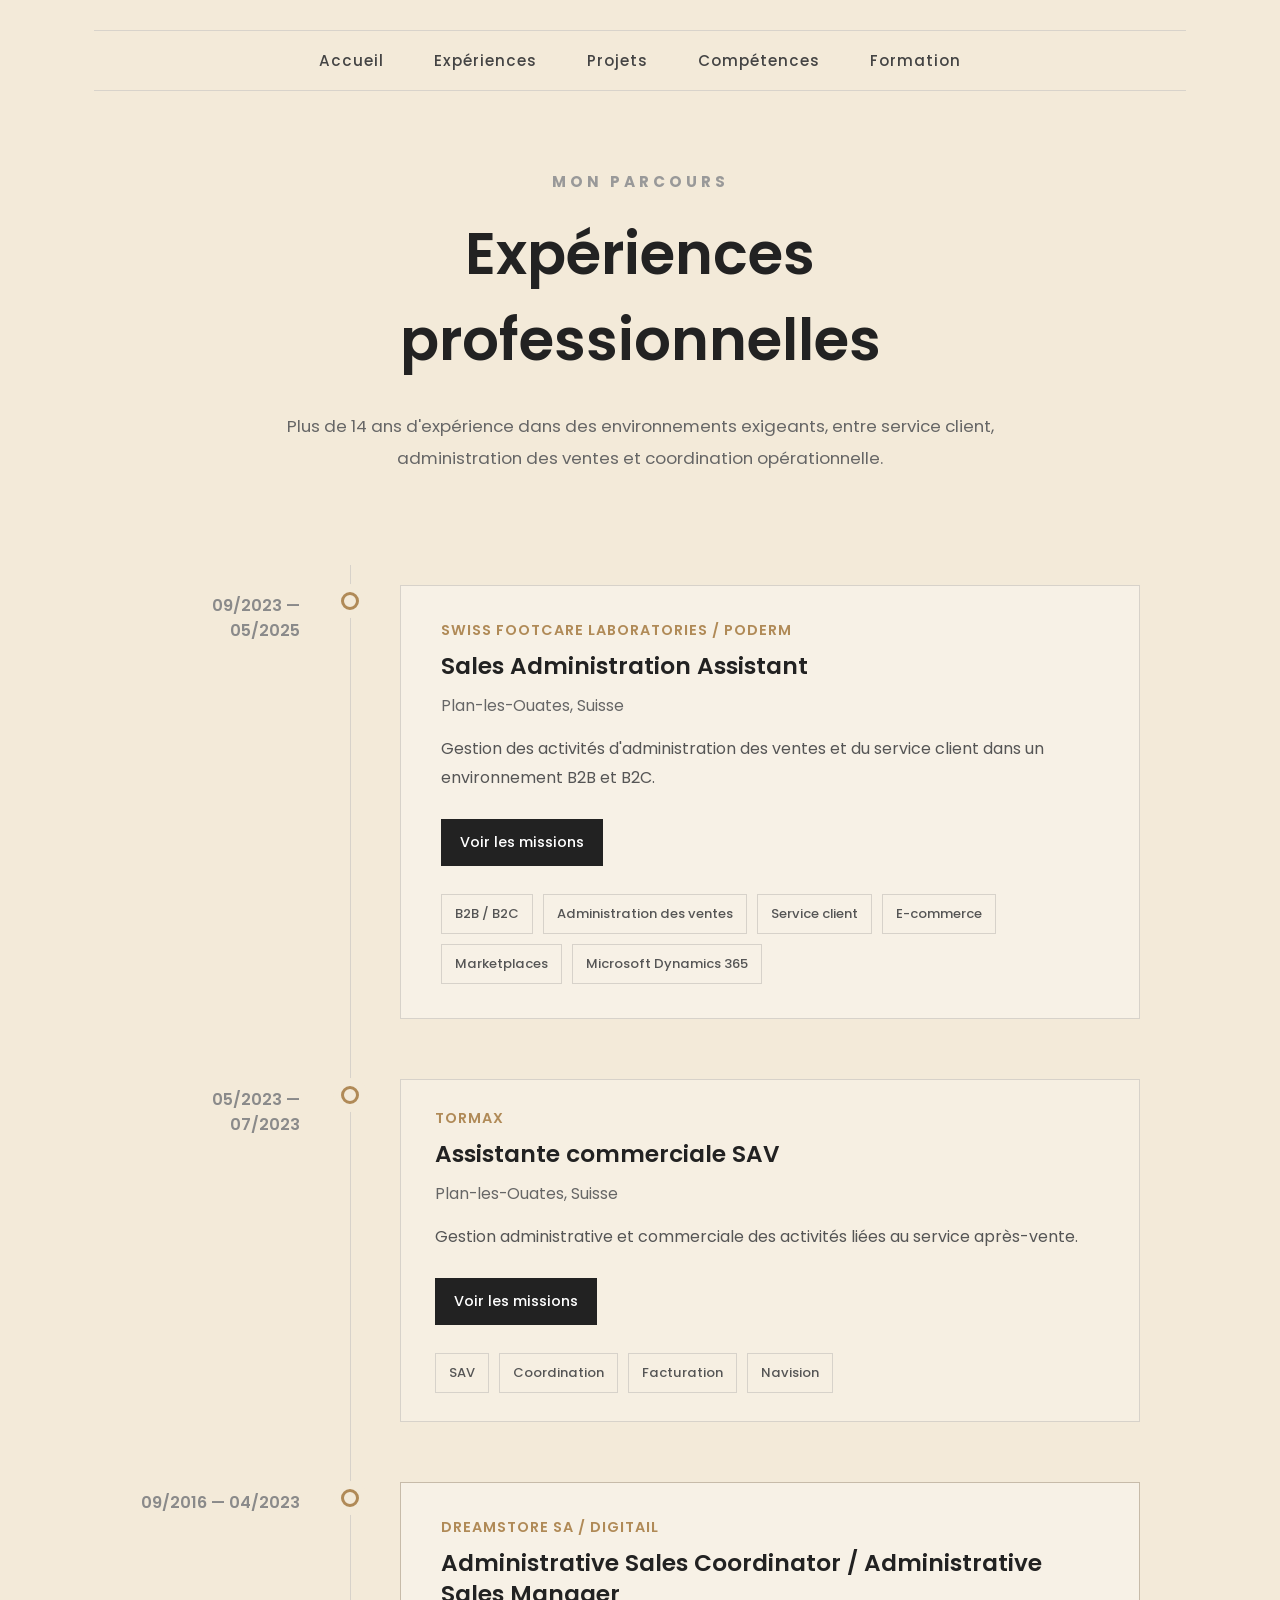
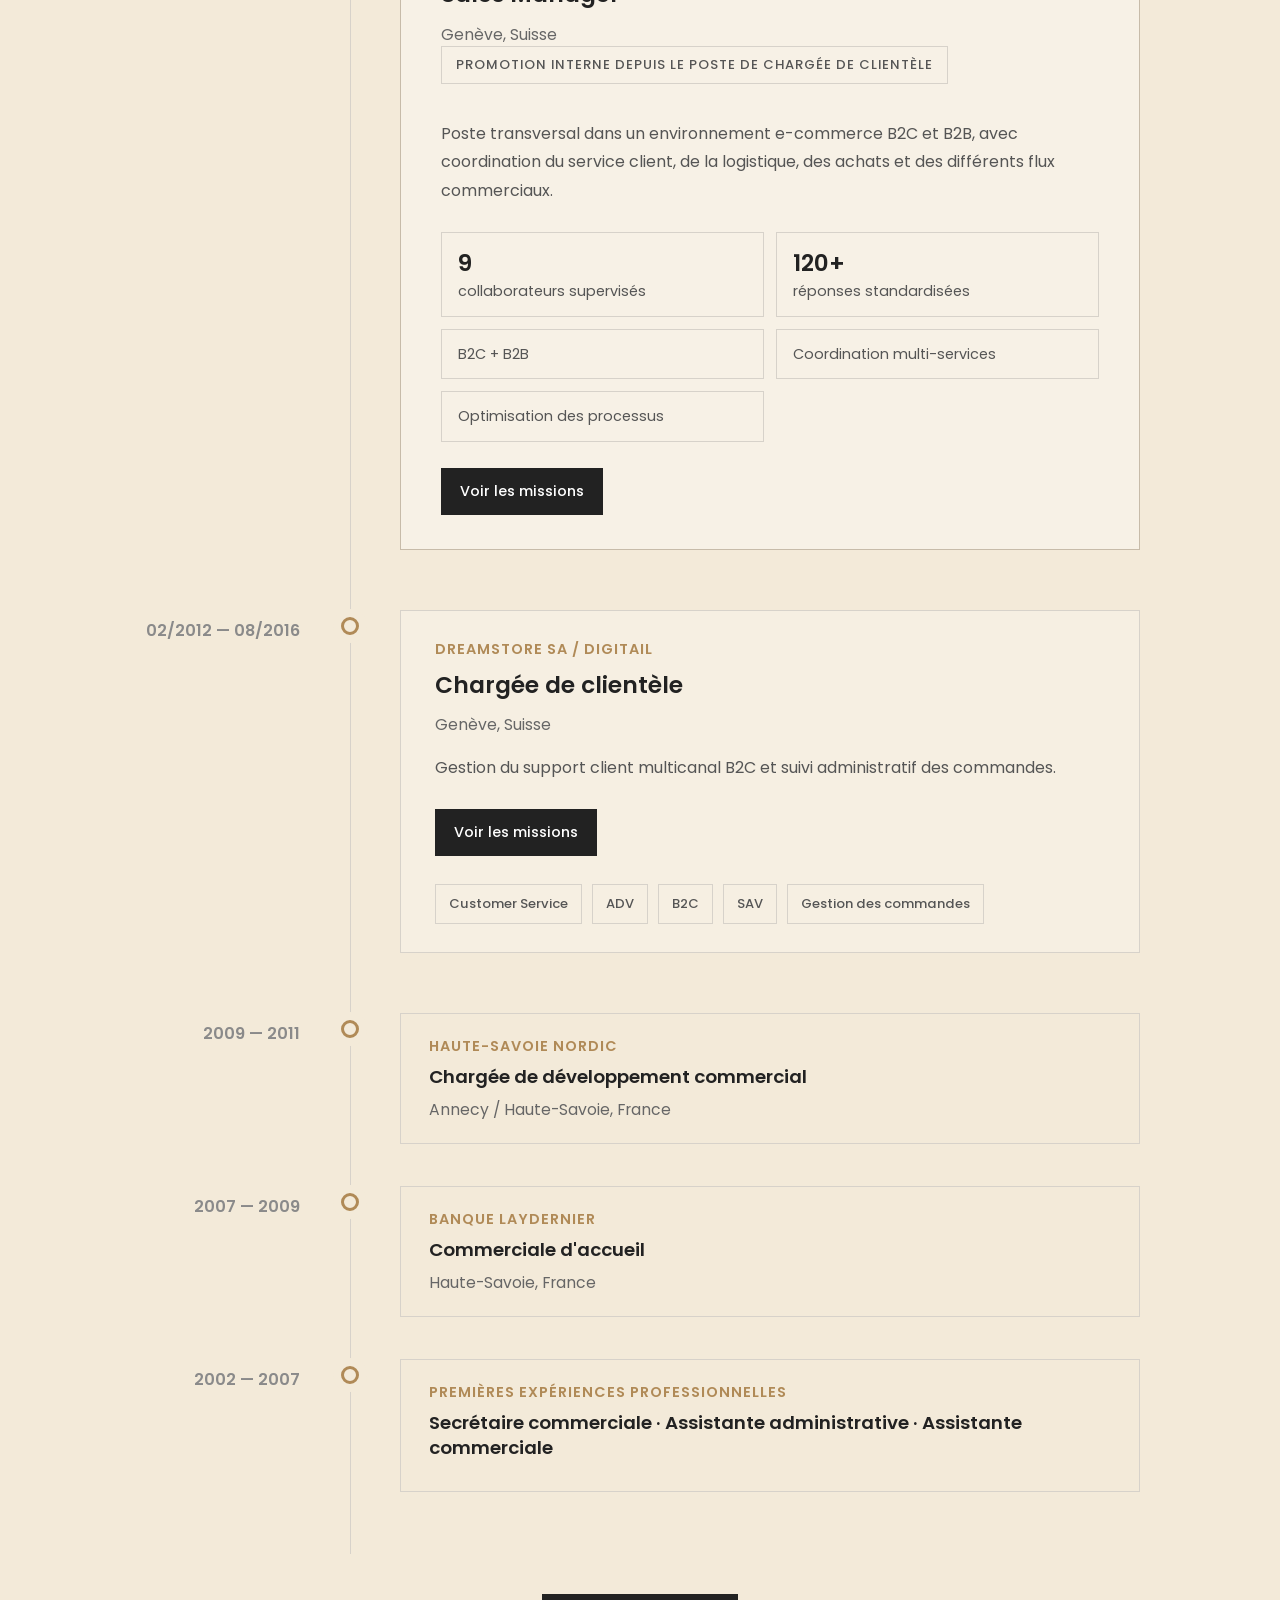
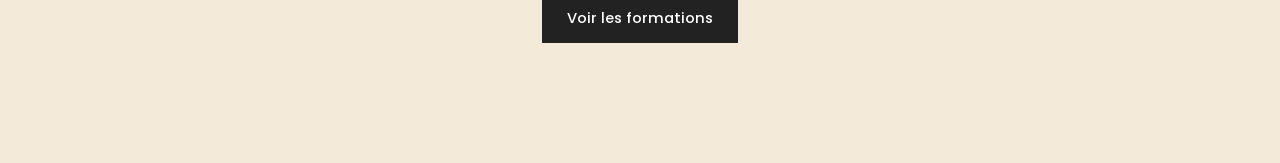
==== experiences.html @ 828f0f31 "Feat - Page expériences : timeline; détails et animation" ====
<!DOCTYPE html>
<html lang="fr">

<head>

    <meta charset="UTF-8">

    <meta name="viewport"
          content="width=device-width, initial-scale=1.0">

    <title>Expériences | Angélique Chulliat</title>

    <link rel="stylesheet" href="style.css">

    <link rel="preconnect"
          href="https://fonts.googleapis.com">

    <link rel="preconnect"
          href="https://fonts.gstatic.com"
          crossorigin>

    <link href="https://fonts.googleapis.com/css2?family=Allura&display=swap"
          rel="stylesheet">

    <link href="https://fonts.googleapis.com/css2?family=Poppins:wght@300;400;500;600&display=swap"
          rel="stylesheet">

</head>

<body>

    <!-- MENU -->

    <nav class="navbar">

        <a href="index.html">Accueil</a>

        <a href="experiences.html">Expériences</a>

        <a href="projets.html">Projets</a>

        <a href="competences.html">Compétences</a>

        <a href="formation.html">Formation</a>

    </nav>


    <!-- CONTENU -->

    <main class="experience-page">

        <header class="experience-header">

            <span>Mon parcours</span>

            <h1>Expériences professionnelles</h1>

            <p>
                Plus de 14 ans d'expérience dans des environnements
                exigeants, entre service client, administration des ventes
                et coordination opérationnelle.
            </p>

        </header>


        <section class="timeline">

            <article class="timeline-item timeline-item-featured hidden">
                <div class="timeline-date">09/2023 — 05/2025</div>
                <div class="timeline-dot"></div>
                <div class="timeline-content">
                    <span class="timeline-company">Swiss Footcare Laboratories / Poderm</span>
                    <h2>Sales Administration Assistant</h2>
                    <p class="timeline-location">Plan-les-Ouates, Suisse</p>
                    <p class="timeline-description">
                        Gestion des activités d'administration des ventes et du service client
                        dans un environnement B2B et B2C.
                    </p>
                    <button class="missions-toggle" type="button" aria-expanded="false">Voir les missions</button>
                    <div class="timeline-missions">
                        <h3>Missions principales</h3>
                        <ul>
                            <li>Gestion des contacts B2B et B2C</li>
                            <li>Gestion des commandes B2B via le site Poderm</li>
                            <li>Gestion des flux B2C</li>
                            <li>Gestion des commandes Amazon Vendor / Seller Central et autres marketplaces</li>
                            <li>Suivi des commandes de la saisie à la livraison</li>
                            <li>Gestion de la facturation</li>
                            <li>Coordination avec la logistique</li>
                            <li>Gestion des réclamations et des litiges transport</li>
                            <li>Support administratif aux commerciaux</li>
                            <li>Participation à l'amélioration des processus ADV et service client</li>
                            <li>Rédaction et amélioration de procédures</li>
                        </ul>
                    </div>
                    <div class="timeline-tags">
                        <span>B2B / B2C</span>
                        <span>Administration des ventes</span>
                        <span>Service client</span>
                        <span>E-commerce</span>
                        <span>Marketplaces</span>
                        <span>Microsoft Dynamics 365</span>
                    </div>
                </div>
            </article>

            <article class="timeline-item hidden">
                <div class="timeline-date">05/2023 — 07/2023</div>
                <div class="timeline-dot"></div>
                <div class="timeline-content">
                    <span class="timeline-company">Tormax</span>
                    <h2>Assistante commerciale SAV</h2>
                    <p class="timeline-location">Plan-les-Ouates, Suisse</p>
                    <p class="timeline-description">
                        Gestion administrative et commerciale des activités liées au service après-vente.
                    </p>
                    <button class="missions-toggle" type="button" aria-expanded="false">Voir les missions</button>
                    <div class="timeline-missions">
                        <h3>Missions principales</h3>
                        <ul>
                            <li>Coordination administrative des interventions techniques</li>
                            <li>Suivi des dossiers SAV</li>
                            <li>Gestion des contrats de maintenance</li>
                            <li>Facturation des contrats de maintenance</li>
                            <li>Gestion des flux administratifs</li>
                            <li>Utilisation de l'ERP Navision</li>
                        </ul>
                    </div>
                    <div class="timeline-tags">
                        <span>SAV</span>
                        <span>Coordination</span>
                        <span>Facturation</span>
                        <span>Navision</span>
                    </div>
                </div>
            </article>

            <article class="timeline-item timeline-item-featured timeline-item-large hidden">
                <div class="timeline-date">09/2016 — 04/2023</div>
                <div class="timeline-dot"></div>
                <div class="timeline-content">
                    <span class="timeline-company">Dreamstore SA / Digitail</span>
                    <h2>Administrative Sales Coordinator / Administrative Sales Manager</h2>
                    <p class="timeline-location">Genève, Suisse</p>
                    <span class="timeline-note">Promotion interne depuis le poste de Chargée de clientèle</span>
                    <p class="timeline-description">
                        Poste transversal dans un environnement e-commerce B2C et B2B, avec
                        coordination du service client, de la logistique, des achats et des
                        différents flux commerciaux.
                    </p>
                    <div class="timeline-highlights">
                        <span><strong>9</strong> collaborateurs supervisés</span>
                        <span><strong>120+</strong> réponses standardisées</span>
                        <span>B2C + B2B</span>
                        <span>Coordination multi-services</span>
                        <span>Optimisation des processus</span>
                    </div>
                    <button class="missions-toggle" type="button" aria-expanded="false">Voir les missions</button>
                    <div class="timeline-missions">
                        <h3>Missions principales</h3>
                        <ul>
                            <li>Supervision d'un service client externalisé pouvant compter jusqu'à 9 collaborateurs</li>
                            <li>Formation et accompagnement des équipes du service client</li>
                            <li>Gestion des demandes complexes, réclamations et litiges</li>
                            <li>Suivi des commandes, retours et remboursements</li>
                            <li>Coordination avec la logistique et les transporteurs</li>
                            <li>Gestion des flux B2C et B2B</li>
                            <li>Gestion des commandes via Prestashop et Shopify</li>
                            <li>Gestion des achats, réassorts et stocks</li>
                            <li>Coordination avec la direction, les équipes IT et la comptabilité</li>
                            <li>Coordination avec les prestataires externes</li>
                            <li>Suivi des performances et des KPI</li>
                            <li>Amélioration et optimisation des processus</li>
                            <li>Automatisation et amélioration du suivi des stocks, réceptions et retours</li>
                            <li>Création d'une base de connaissances intégrée au CRM</li>
                            <li>Création de plus de 120 réponses standardisées pour le service client</li>
                        </ul>
                    </div>
                </div>
            </article>

            <article class="timeline-item hidden">
                <div class="timeline-date">02/2012 — 08/2016</div>
                <div class="timeline-dot"></div>
                <div class="timeline-content">
                    <span class="timeline-company">Dreamstore SA / Digitail</span>
                    <h2>Chargée de clientèle</h2>
                    <p class="timeline-location">Genève, Suisse</p>
                    <p class="timeline-description">
                        Gestion du support client multicanal B2C et suivi administratif des commandes.
                    </p>
                    <button class="missions-toggle" type="button" aria-expanded="false">Voir les missions</button>
                    <div class="timeline-missions">
                        <h3>Missions principales</h3>
                        <ul>
                            <li>Gestion du support client B2C par téléphone et e-mail</li>
                            <li>Gestion des demandes clients</li>
                            <li>Suivi du cycle complet des commandes</li>
                            <li>Saisie des commandes</li>
                            <li>Suivi de la facturation</li>
                            <li>Gestion des retours</li>
                            <li>Gestion des remboursements</li>
                            <li>Coordination avec la logistique</li>
                            <li>Coordination avec les achats</li>
                            <li>Coordination avec les fournisseurs</li>
                            <li>Traitement des dossiers SAV</li>
                        </ul>
                    </div>
                    <div class="timeline-tags">
                        <span>Customer Service</span>
                        <span>ADV</span>
                        <span>B2C</span>
                        <span>SAV</span>
                        <span>Gestion des commandes</span>
                    </div>
                </div>
            </article>

            <article class="timeline-item timeline-item-compact hidden">
                <div class="timeline-date">2009 — 2011</div>
                <div class="timeline-dot"></div>
                <div class="timeline-content">
                    <span class="timeline-company">Haute-Savoie Nordic</span>
                    <h2>Chargée de développement commercial</h2>
                    <p class="timeline-location">Annecy / Haute-Savoie, France</p>
                </div>
            </article>

            <article class="timeline-item timeline-item-compact hidden">
                <div class="timeline-date">2007 — 2009</div>
                <div class="timeline-dot"></div>
                <div class="timeline-content">
                    <span class="timeline-company">Banque Laydernier</span>
                    <h2>Commerciale d'accueil</h2>
                    <p class="timeline-location">Haute-Savoie, France</p>
                </div>
            </article>

            <article class="timeline-item timeline-item-compact hidden">
                <div class="timeline-date">2002 — 2007</div>
                <div class="timeline-dot"></div>
                <div class="timeline-content">
                    <span class="timeline-company">Premières expériences professionnelles</span>
                    <h2>Secrétaire commerciale · Assistante administrative · Assistante commerciale</h2>
                </div>
            </article>

        </section>

        <div class="timeline-next">
            <a href="formation.html">Voir les formations</a>
        </div>

    </main>


    <script src="script.js"></script>

</body>

</html>
---- style.css ----
/* -------- */
/* HTML */
/* -------- */
*{
    margin:0;
    padding:0;
    box-sizing:border-box;
}

html{
    scroll-behavior:smooth;
}

body{
    font-family:"Poppins",sans-serif;
    background:#f3ead9;
    color:#222;
}

.fade-up{
    opacity:0;
    transform:translateY(45px);
    transition:
        opacity .8s ease,
        transform .8s ease;
    will-change:opacity,transform;
}

.fade-up.is-visible{
    opacity:1;
    transform:translateY(0);
}

@media (prefers-reduced-motion: reduce){

    .fade-up{
        opacity:1;
        transform:none;
        transition:none;
    }

}

#background{

    position:absolute;
    inset:0;
    width:100%;
    height:100%;
    pointer-events:none;
    z-index:0;
}

/* =======================
    NAVBAR
======================= */

.navbar{

    position: fixed;
    top: -120px;
    left: 50%;
    transform: translateX(-50%);
    display: flex;
    justify-content: center;
    align-items: center;
    gap: 50px;
    padding: 18px 225px;
    background:#f3ead9;
    backdrop-filter: blur(12px);
    border-top: 1px solid #d8d3cb;
    border-bottom: 1px solid #d8d3cb;
    transition: .45s ease;
    z-index: 1000;
}

.navbar.show{

    top: 30px;
}

.navbar a{
    text-decoration: none;
    color: #444;
    font-size: .95rem;
    font-weight: 500;
    letter-spacing: 1px;
    transition: .3s;
}

.navbar a:hover{
    color:#B08A57;
}


/* =======================
        HEADER
======================= */
    
.hero{
    position:relative;
    height:120vh;
    overflow:hidden;
    display:flex;
    justify-content:center;
    align-items:center;

    text-align:center;
}

.hero-content h1{
    font-family: "Allura", cursive;
    font-size:6rem;
    opacity:0;
    transform:translateY(40px) scale(.95);
    filter:blur(10px);
    animation:titleAppear 1.5s ease forwards;
}




@keyframes titleAppear{

    0%{
        opacity:0;
        transform:translateY(40px) scale(.95);
        filter:blur(10px);
    }

    60%{
        opacity:1;
    }

    100%{
        opacity:1;
        transform:translateY(0) scale(1);
        filter:blur(0);
    }

}

.hero-content p{

    opacity:0;
    transform:translateY(20px);
    animation:subtitleAppear 1s ease forwards;
    animation-delay:1s;
}

@keyframes subtitleAppear{

    from{
        opacity:0;
        transform:translateY(20px);
    }

    to{
        opacity:1;
        transform:translateY(0);
    }

}

.scroll-indicator{

    opacity:0;
    animation:
        showArrow .8s forwards,
        bounce 2s infinite;
    animation-delay:3.8s,2.6s;
}

@keyframes showArrow{

    from{
        opacity:0;
    }
    to{
        opacity:1;
    }

}

@keyframes bounce{

    0%,100%{
        transform:translateY(0);
    }
    50%{
        transform:translateY(15px);
    }
}

/* =======================
    A PROPOS
======================= */

.about{
    min-height:80vh;
    display:flex;
    justify-content:center;
    align-items:center;
    gap:80px;
    padding:120px 10%;
}

.about-image img{
    width:380px;
    border-radius:20px;
    object-fit:cover;
}

.about-text{
    max-width:600px;
}

.about-text h2,
.section-title{
    display:block;
    font-size:1rem;
    font-weight:700;
    text-transform:uppercase;
    letter-spacing:4px;
    color:#999;
    margin-bottom:15px;
}

.about-text h3{
    font-size:2.5rem;
    margin-bottom:25px;
}

.about-text p{
    line-height:1.8;
    color:#555;
}

.about-highlights{
    display:flex;
    flex-wrap:wrap;
    gap:50px;
    margin-top:50px;
}

.highlight{
    display:flex;
    flex-direction:column;
}

.highlight h4{
    font-size:2rem;
    font-weight:600;
    color:#222;
    margin-bottom:8px;
}

.highlight span{
    color:#8a8a8a;
    font-size:.95rem;
    letter-spacing:.5px;
}

/* =======================
    CE QUE JE RECHERCHE
======================= */

.looking-for{
    min-height:6vh;
    display:flex;
    flex-direction:column;
    justify-content:center;
    align-items:center;
    text-align:center;
    padding:120px 15%;
}

.looking-for h2{
    font-size:3rem;
    margin-bottom:35px;
    max-width:700px;
}

.looking-for p{
    max-width:750px;
    line-height:1.9;
    color:#666;
    font-size:1.05rem;
}

.looking-tags{
    display:flex;
    flex-wrap:wrap;
    justify-content:center;
    gap:20px;
    margin-top:60px;
}

.tag{
    padding:15px 30px;
    border:1px solid #d7d2ca;
    border-radius:50px;
    transition:.3s;
}

.tag:hover{
    background:#222;
    color:white;
    cursor:default;
}


/* EXPERIENCES.HTML */

.experience-page{
    min-height:100vh;
    padding:170px 10% 120px;
}

.experience-header{
    max-width:780px;
    margin:0 auto 90px;
    text-align:center;
}

.experience-header span{
    display:block;
    margin-bottom:18px;
    color:#999;
    font-size:.95rem;
    font-weight:700;
    letter-spacing:4px;
    text-transform:uppercase;
}

.experience-header h1{
    margin-bottom:28px;
    font-size:3.6rem;
    font-weight:600;
}

.experience-header p{
    color:#666;
    font-size:1.05rem;
    line-height:1.9;
}

.timeline{
    position:relative;
    max-width:1000px;
    margin:0 auto;
    padding:20px 0;
}

.timeline::before{
    content:"";
    position:absolute;
    top:0;
    bottom:0;
    left:210px;
    width:1px;
    background:#d7d2ca;
}

.timeline-item{
    position:relative;
    display:grid;
    grid-template-columns:160px 40px minmax(0,1fr);
    gap:30px;
    align-items:flex-start;
    min-height:150px;
    padding-bottom:60px;
    opacity:1;
    transform:none;
}

.timeline-item.hidden{
    opacity:0;
    transform:translateY(45px);
    transition:
        opacity .75s ease,
        transform .75s ease;
    will-change:opacity,transform;
}

.timeline-item.show{
    opacity:1;
    transform:translateY(0);
}

.timeline-date{
    padding-top:8px;
    color:#8a8a8a;
    font-size:1rem;
    font-weight:600;
    text-align:right;
}

.timeline-dot{
    position:relative;
    z-index:1;
    width:18px;
    height:18px;
    margin:7px auto 0;
    border:3px solid #B08A57;
    border-radius:50%;
    background:#f3ead9;
    box-shadow:0 0 0 8px #f3ead9;
}

.timeline-content{
    padding:28px 34px;
    border:1px solid #d7d2ca;
    background:rgba(255,255,255,.24);
}

.timeline-item-featured .timeline-content{
    padding:34px 40px;
    background:rgba(255,255,255,.34);
}

.timeline-item-large .timeline-content{
    border-color:#c7bba9;
}

.timeline-company{
    display:block;
    margin-bottom:10px;
    color:#B08A57;
    font-size:.9rem;
    font-weight:600;
    letter-spacing:1px;
    text-transform:uppercase;
}

.timeline-content h2{
    margin-bottom:12px;
    font-size:1.45rem;
    font-weight:600;
    line-height:1.35;
}

.timeline-location{
    color:#666;
    font-size:.98rem;
}

.timeline-note{
    display:inline-block;
    margin-bottom:18px;
    padding:8px 14px;
    border:1px solid #d7d2ca;
    color:#555;
    font-size:.82rem;
    font-weight:500;
    text-transform:uppercase;
    letter-spacing:1px;
}

.timeline-description{
    margin-top:18px;
    color:#555;
    font-size:1rem;
    line-height:1.8;
}

.timeline-highlights{
    display:grid;
    grid-template-columns:repeat(2,minmax(0,1fr));
    gap:12px;
    margin-top:26px;
}

.timeline-highlights span{
    padding:14px 16px;
    border:1px solid #d7d2ca;
    color:#555;
    font-size:.9rem;
    line-height:1.45;
}

.timeline-highlights strong{
    display:block;
    color:#222;
    font-size:1.45rem;
    font-weight:600;
}

.missions-toggle{
    margin-top:26px;
    padding:12px 18px;
    border:1px solid #222;
    background:#222;
    color:white;
    font:inherit;
    font-size:.9rem;
    font-weight:500;
    cursor:pointer;
    transition:.25s ease;
}

.missions-toggle:hover,
.missions-toggle:focus-visible{
    background:#B08A57;
    border-color:#B08A57;
    outline:none;
}

.timeline-missions{
    display:none;
    margin-top:26px;
    padding-top:26px;
    border-top:1px solid #d7d2ca;
}

.timeline-item.is-open .timeline-missions{
    display:block;
}

.timeline-missions h3{
    margin-bottom:16px;
    color:#999;
    font-size:.85rem;
    font-weight:700;
    letter-spacing:3px;
    text-transform:uppercase;
}

.timeline-missions ul{
    display:grid;
    gap:10px;
    padding-left:20px;
    color:#555;
    line-height:1.65;
}

.timeline-tags{
    display:flex;
    flex-wrap:wrap;
    gap:10px;
    margin-top:28px;
}

.timeline-tags span{
    padding:9px 13px;
    border:1px solid #d7d2ca;
    color:#555;
    font-size:.82rem;
    font-weight:500;
}

.timeline-item-compact{
    min-height:120px;
    padding-bottom:42px;
}

.timeline-item-compact .timeline-content{
    padding:22px 28px;
    background:transparent;
}

.timeline-item-compact .timeline-company{
    margin-bottom:8px;
}

.timeline-item-compact h2{
    margin-bottom:8px;
    font-size:1.15rem;
}

.timeline-next{
    display:flex;
    justify-content:center;
    margin-top:40px;
}

.timeline-next a{
    display:inline-flex;
    align-items:center;
    justify-content:center;
    min-height:48px;
    padding:13px 24px;
    border:1px solid #222;
    background:#222;
    color:white;
    text-decoration:none;
    font-size:.92rem;
    font-weight:500;
    transition:.25s ease;
}

.timeline-next a:hover,
.timeline-next a:focus-visible{
    background:#B08A57;
    border-color:#B08A57;
    outline:none;
}

@media (max-width: 800px){

    .experience-page{
        padding:145px 7% 90px;
    }

    .experience-header{
        margin-bottom:65px;
        text-align:left;
    }

    .experience-header h1{
        font-size:2.35rem;
    }

    .timeline::before{
        left:9px;
    }

    .timeline-item{
        grid-template-columns:18px minmax(0,1fr);
        gap:22px;
        min-height:auto;
        padding-bottom:48px;
    }

    .timeline-date{
        grid-column:2;
        grid-row:1;
        padding-top:0;
        text-align:left;
    }

    .timeline-dot{
        grid-column:1;
        grid-row:1 / span 2;
        margin-top:4px;
    }

    .timeline-content{
        grid-column:2;
        grid-row:2;
        padding:24px;
    }

    .timeline-item-featured .timeline-content{
        padding:26px;
    }

    .timeline-content h2{
        font-size:1.2rem;
    }

    .timeline-highlights{
        grid-template-columns:1fr;
    }

    .missions-toggle{
        width:100%;
    }

}

@media (prefers-reduced-motion: reduce){

    .timeline-item.hidden{
        opacity:1;
        transform:none;
        transition:none;
    }

}
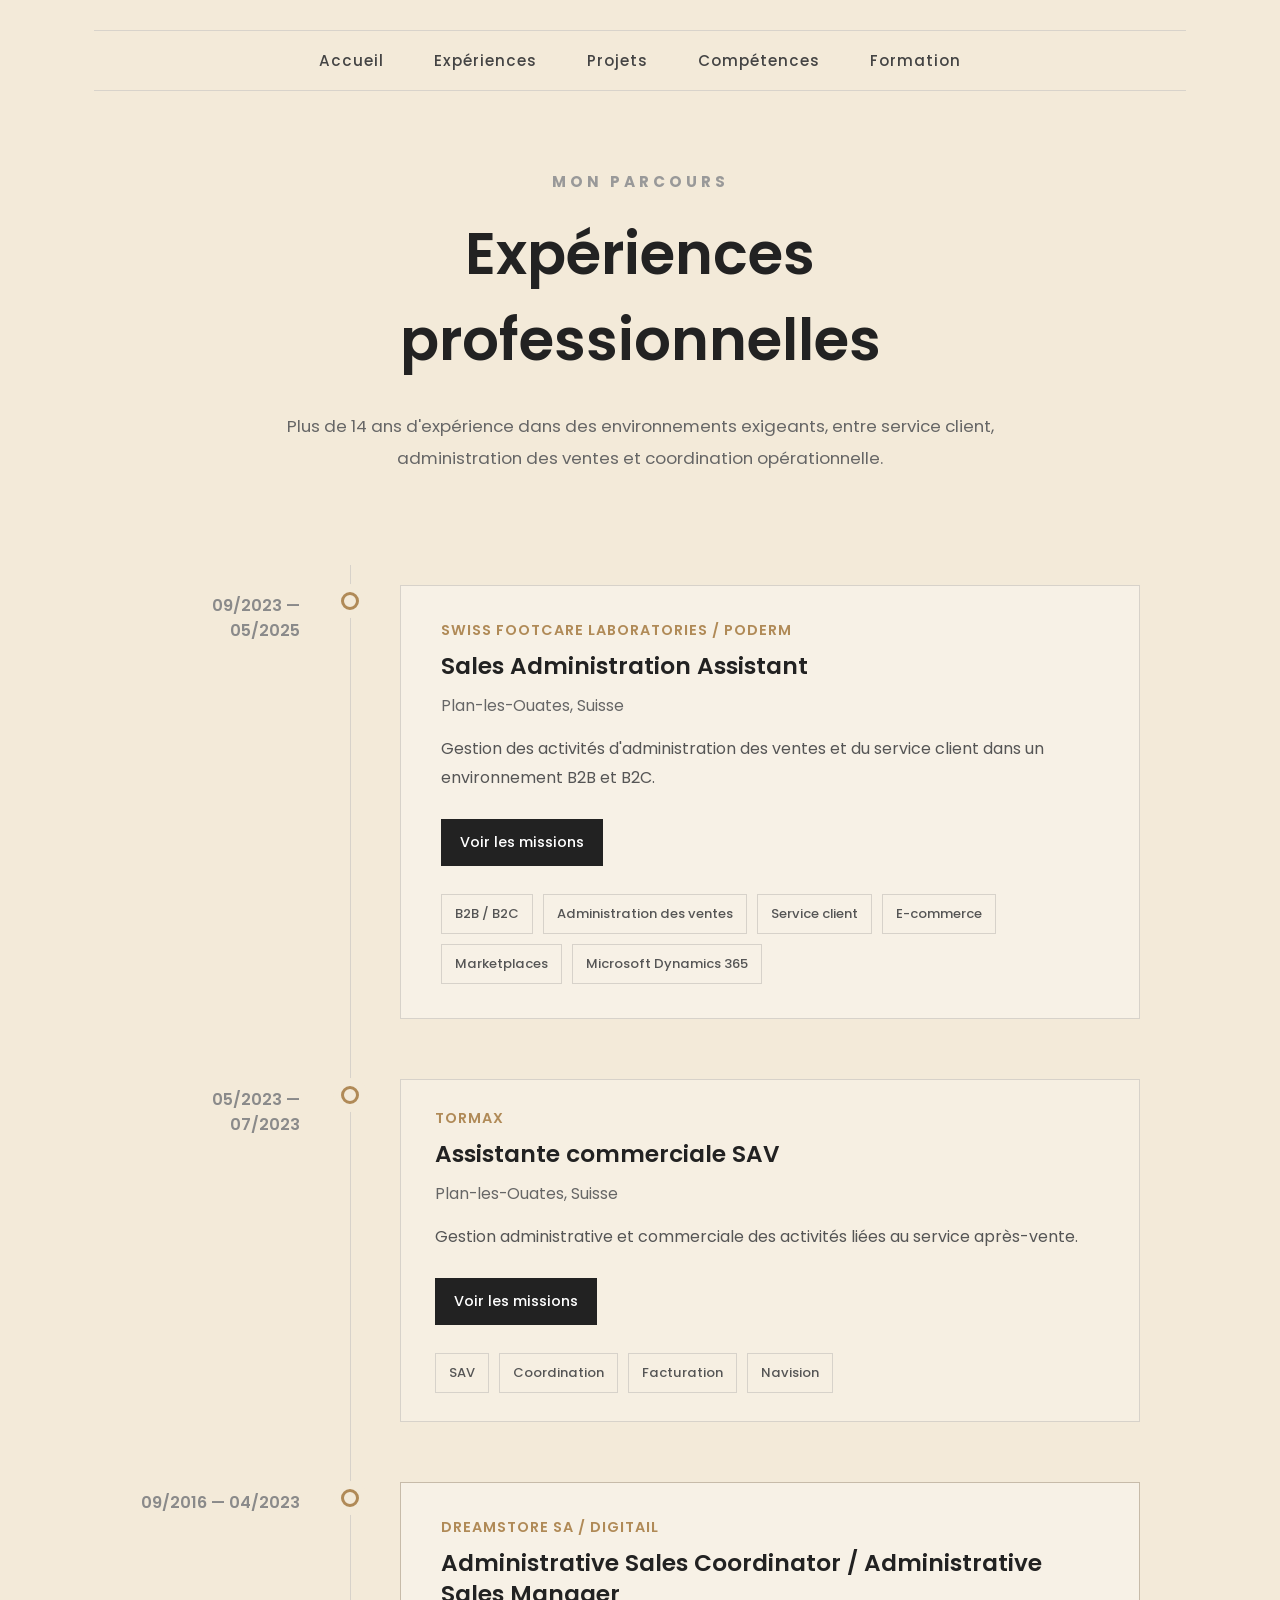
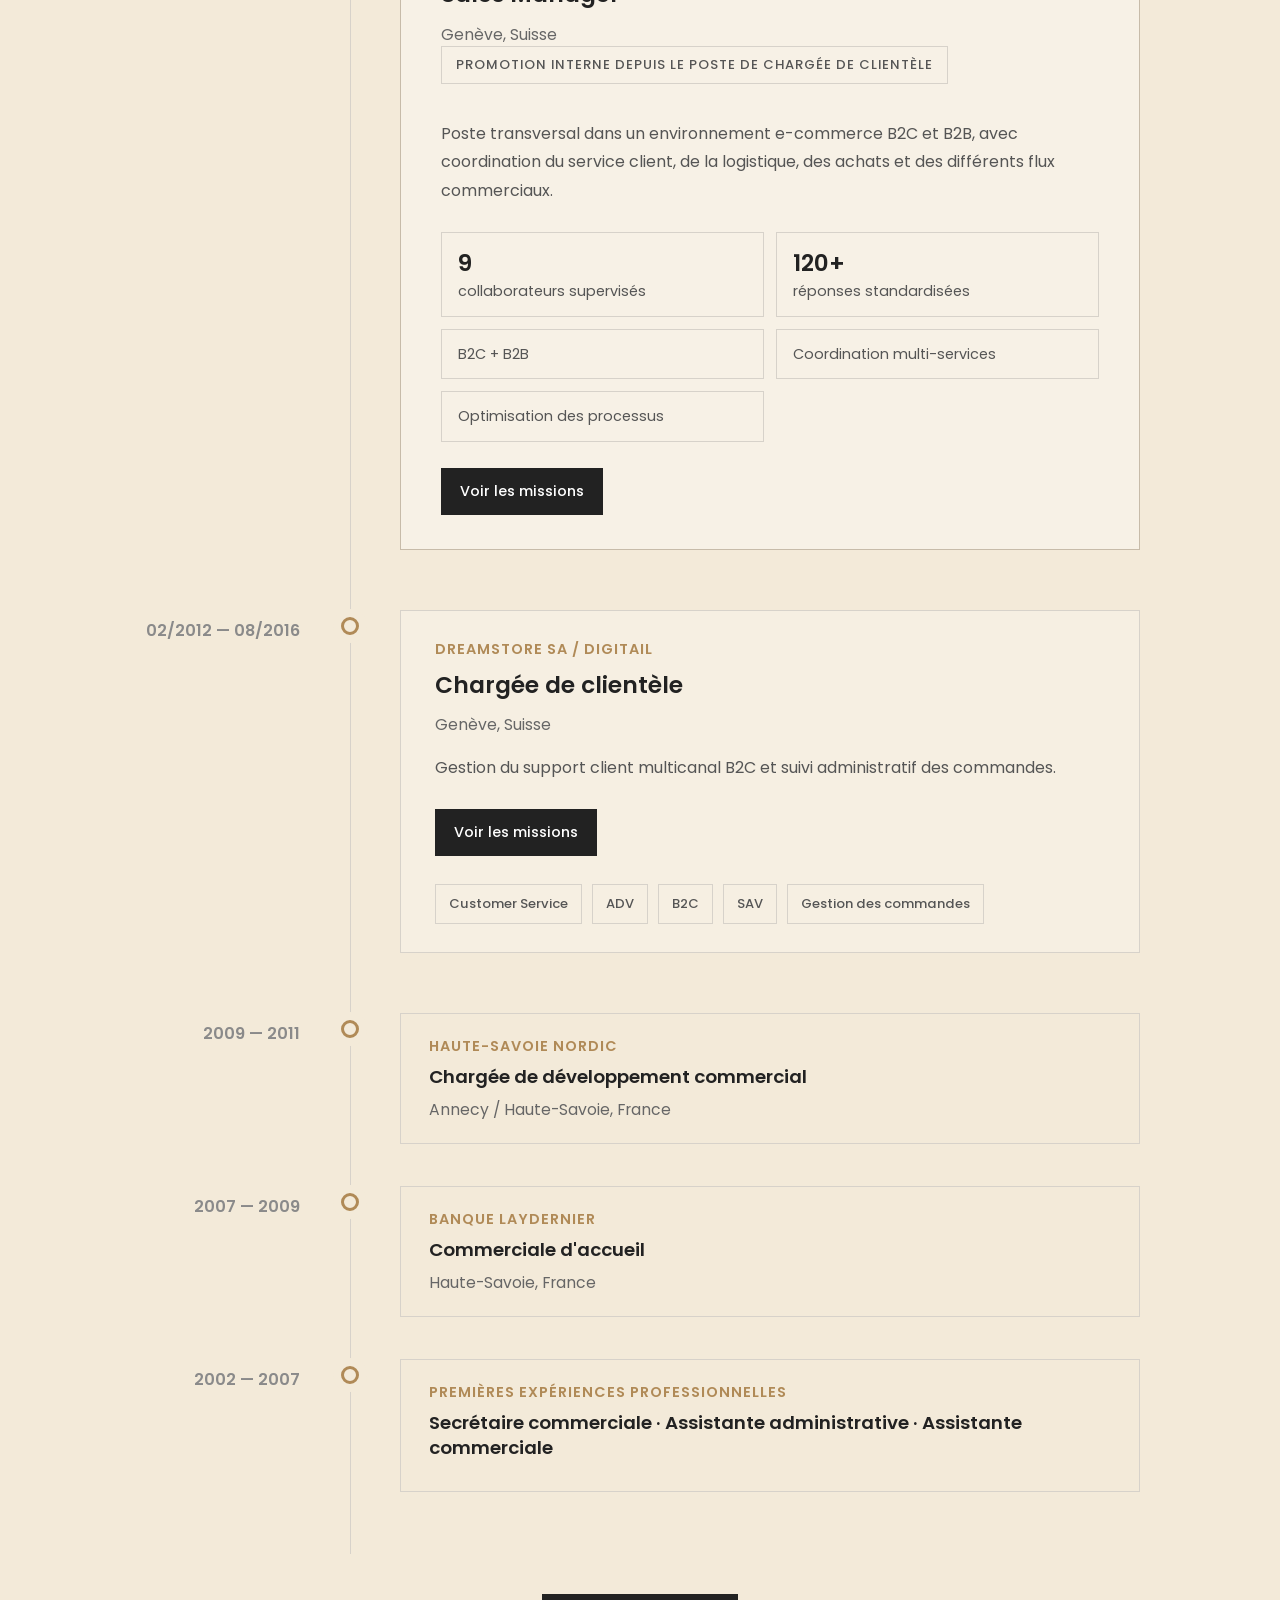
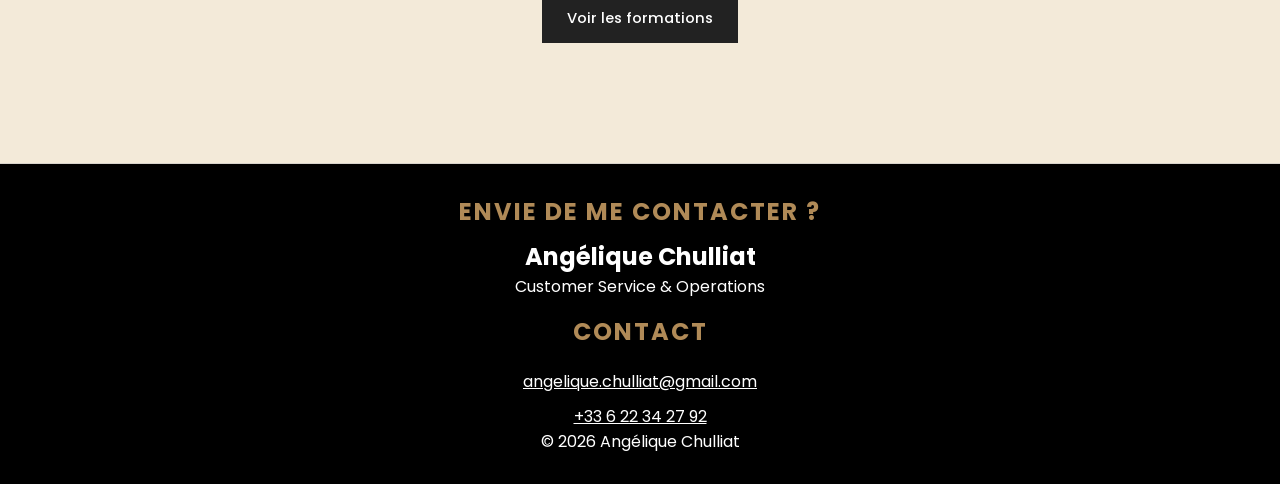
==== commit 7ac42c63: "Feat - Footer contact" ====
--- a/experiences.html
+++ b/experiences.html
@@ -39,7 +39,7 @@
 
         <a href="projets.html">Projets</a>
 
-        <a href="competences.html">Compétences</a>
+        <a href="skills.html">Compétences</a>
 
         <a href="formation.html">Formation</a>
 
@@ -254,7 +254,27 @@
         </div>
 
     </main>
-
+    <footer class="footer">
+        <h1>Envie de me contacter ?</h1>
+        <div class="footer-content">
+            <div class="footer-name">
+                <h2>Angélique Chulliat</h2>
+                <p>Customer Service & Operations</p>
+            </div>
+            <div class="footer-contact">
+                <h3>Contact</h3>
+                <a href="mailto:angelique.chulliat@gmail.com">
+                    angelique.chulliat@gmail.com
+                </a>
+                <a href="tel:+33622342792">
+                    +33 6 22 34 27 92
+                </a>
+            </div>
+        </div>
+        <div class="footer-bottom">
+            <p>© 2026 Angélique Chulliat</p>
+        </div>
+    </footer>
 
     <script src="script.js"></script>
 
--- a/style.css
+++ b/style.css
@@ -668,3 +668,931 @@
     }
 
 }
+
+/* =======================
+    PROJETS.HTML
+======================= */
+
+.projects-page{
+    position:relative;
+    min-height:100vh;
+    padding:170px 10% 120px;
+    overflow:hidden;
+}
+
+.projects-page::before{
+    content:"Réalisations";
+    position:absolute;
+    top:88px;
+    right:6%;
+    color:rgba(176,138,87,.08);
+    font-family:"Allura",cursive;
+    font-size:8rem;
+    line-height:1;
+    pointer-events:none;
+}
+
+.projects-header{
+    position:relative;
+    max-width:820px;
+    margin:0 auto 100px;
+    text-align:center;
+    z-index:1;
+}
+
+.projects-header span{
+    display:block;
+    margin-bottom:18px;
+    color:#999;
+    font-size:.95rem;
+    font-weight:700;
+    letter-spacing:4px;
+    text-transform:uppercase;
+}
+
+.projects-header h1{
+    margin-bottom:28px;
+    font-size:3.6rem;
+    font-weight:600;
+}
+
+.projects-header h1::after{
+    content:"";
+    display:block;
+    width:72px;
+    height:1px;
+    margin:24px auto 0;
+    background:#B08A57;
+}
+
+.projects-header p{
+    color:#666;
+    font-size:1.05rem;
+    line-height:1.9;
+}
+
+.case-studies{
+    position:relative;
+    display:grid;
+    gap:70px;
+    max-width:1080px;
+    margin:0 auto;
+    z-index:1;
+}
+
+.case-study{
+    display:grid;
+    grid-template-columns:110px minmax(0,1fr);
+    gap:42px;
+    align-items:flex-start;
+}
+
+.case-number{
+    position:sticky;
+    top:125px;
+    color:#222;
+    font-size:2.6rem;
+    font-weight:600;
+    line-height:1;
+}
+
+.case-number::after{
+    content:"";
+    display:block;
+    width:42px;
+    height:1px;
+    margin-top:18px;
+    background:#B08A57;
+}
+
+.case-content{
+    padding:38px 44px;
+    background:rgba(255,255,255,.24);
+    box-shadow:none;
+}
+
+.case-context{
+    display:block;
+    margin-bottom:14px;
+    color:#B08A57;
+    font-size:.88rem;
+    font-weight:600;
+    letter-spacing:1px;
+    text-transform:uppercase;
+}
+
+.case-content h2{
+    max-width:760px;
+    margin-bottom:18px;
+    font-size:2rem;
+    font-weight:600;
+    line-height:1.3;
+}
+
+.case-intro{
+    max-width:780px;
+    color:#555;
+    font-size:1rem;
+    line-height:1.85;
+}
+
+.case-impact{
+    display:grid;
+    grid-template-columns:repeat(3,minmax(0,1fr));
+    gap:12px;
+    margin-top:28px;
+}
+
+.case-impact-single{
+    grid-template-columns:1fr;
+}
+
+.case-impact span{
+    padding:16px 18px;
+    background:transparent;
+    color:#555;
+    font-size:.9rem;
+    line-height:1.45;
+}
+
+.case-impact strong{
+    display:block;
+    color:#222;
+    font-size:1.35rem;
+    font-weight:600;
+}
+
+.case-flow{
+    display:flex;
+    flex-wrap:wrap;
+    gap:10px;
+    margin-top:28px;
+}
+
+.case-flow span{
+    position:relative;
+    padding:0;
+    background:transparent;
+    color:#555;
+    font-size:.86rem;
+    font-weight:500;
+}
+
+.case-flow span:not(:last-child)::after{
+    content:"→";
+    margin-left:10px;
+    color:#B08A57;
+}
+
+.case-toggle{
+    margin-top:28px;
+    padding:12px 18px;
+    border:1px solid #222;
+    background:#222;
+    color:white;
+    font:inherit;
+    font-size:.9rem;
+    font-weight:500;
+    cursor:pointer;
+    transition:.25s ease;
+}
+
+.case-toggle:hover,
+.case-toggle:focus-visible{
+    background:#B08A57;
+    border-color:#B08A57;
+    outline:none;
+}
+
+.case-details{
+    display:none;
+    margin-top:30px;
+    padding-top:28px;
+    border-top:1px solid #d7d2ca;
+}
+
+.case-study.is-open .case-details{
+    display:block;
+}
+
+.case-details h3{
+    margin:24px 0 14px;
+    color:#999;
+    font-size:.85rem;
+    font-weight:700;
+    letter-spacing:3px;
+    text-transform:uppercase;
+}
+
+.case-details h3:first-child{
+    margin-top:0;
+}
+
+.case-details p,
+.case-details li{
+    color:#555;
+    line-height:1.75;
+}
+
+.case-details ul{
+    display:grid;
+    gap:9px;
+    padding-left:20px;
+}
+
+.case-tags{
+    display:flex;
+    flex-wrap:wrap;
+    gap:10px;
+    margin-top:30px;
+}
+
+.case-tags span{
+    padding:0;
+    background:transparent;
+    color:#555;
+    font-size:.82rem;
+    font-weight:500;
+}
+
+@media (max-width: 900px){
+
+    .projects-page{
+        padding:145px 7% 90px;
+    }
+
+    .projects-page::before{
+        top:92px;
+        right:4%;
+        font-size:4.8rem;
+    }
+
+    .projects-header{
+        margin-bottom:70px;
+        text-align:left;
+    }
+
+    .projects-header h1{
+        font-size:2.35rem;
+    }
+
+    .projects-header h1::after{
+        margin-left:0;
+    }
+
+    .case-studies{
+        gap:52px;
+    }
+
+    .case-study{
+        grid-template-columns:1fr;
+        gap:18px;
+    }
+
+    .case-number{
+        position:relative;
+        top:auto;
+        font-size:2rem;
+    }
+
+    .case-content{
+        padding:28px 24px;
+    }
+
+    .case-content h2{
+        font-size:1.45rem;
+    }
+
+    .case-impact{
+        grid-template-columns:1fr;
+    }
+
+    .case-toggle{
+        width:100%;
+    }
+
+}
+
+/* =======================
+    SKILLS.HTML
+======================= */
+
+.skills-page{
+    position:relative;
+    min-height:100vh;
+    padding:170px 10% 120px;
+    overflow:hidden;
+}
+
+.skills-page::before{
+    content:"Compétences";
+    position:absolute;
+    top:86px;
+    right:6%;
+    color:rgba(176,138,87,.08);
+    font-family:"Allura",cursive;
+    font-size:8rem;
+    line-height:1;
+    pointer-events:none;
+}
+
+.skills-header{
+    position:relative;
+    max-width:850px;
+    margin:0 auto 70px;
+    text-align:center;
+    z-index:1;
+}
+
+.skills-header span,
+.skills-section-heading span{
+    display:block;
+    color:#999;
+    font-size:.9rem;
+    font-weight:700;
+    letter-spacing:4px;
+    text-transform:uppercase;
+}
+
+.skills-header span{
+    margin-bottom:18px;
+}
+
+.skills-header h1{
+    margin-bottom:28px;
+    font-size:3.6rem;
+    font-weight:600;
+}
+
+.skills-header h1::after{
+    content:"";
+    display:block;
+    width:72px;
+    height:1px;
+    margin:24px auto 0;
+    background:#B08A57;
+}
+
+.skills-header p{
+    color:#666;
+    font-size:1.05rem;
+    line-height:1.9;
+}
+
+.skills-overview{
+    position:relative;
+    z-index:1;
+    display:grid;
+    grid-template-columns:repeat(6,minmax(0,1fr));
+    gap:1px;
+    max-width:1080px;
+    margin:0 auto 95px;
+    background:#d7d2ca;
+}
+
+.skills-overview span{
+    min-height:92px;
+    display:flex;
+    align-items:center;
+    justify-content:center;
+    padding:18px;
+    background:#f3ead9;
+    color:#333;
+    font-size:.88rem;
+    font-weight:600;
+    text-align:center;
+}
+
+.skills-section{
+    position:relative;
+    z-index:1;
+    max-width:1120px;
+    margin:0 auto 110px;
+}
+
+.skills-section-heading{
+    display:grid;
+    grid-template-columns:90px minmax(0,1fr);
+    gap:28px;
+    align-items:end;
+    margin-bottom:42px;
+}
+
+.skills-section-heading span{
+    color:#B08A57;
+    font-size:1.45rem;
+    letter-spacing:1px;
+}
+
+.skills-section-heading h2{
+    font-size:2.25rem;
+    font-weight:600;
+}
+
+.skills-grid{
+    display:grid;
+    grid-template-columns:repeat(2,minmax(0,1fr));
+    gap:28px;
+}
+
+.skill-card{
+    padding:34px 36px;
+    background:rgba(255,255,255,.24);
+}
+
+.skill-card-large{
+    grid-column:span 2;
+}
+
+.skill-card h3,
+.tools-grid h3,
+.languages-grid h3{
+    margin-bottom:20px;
+    color:#222;
+    font-size:1.35rem;
+    font-weight:600;
+}
+
+.skill-card ul{
+    display:grid;
+    gap:10px;
+    padding-left:18px;
+}
+
+.skill-card li{
+    color:#555;
+    line-height:1.65;
+}
+
+.soft-skills{
+    display:flex;
+    flex-wrap:wrap;
+    gap:12px 18px;
+}
+
+.soft-skills span{
+    padding:12px 0;
+    border-bottom:1px solid rgba(176,138,87,.35);
+    color:#333;
+    font-size:.98rem;
+    font-weight:500;
+}
+
+.tools-grid{
+    display:grid;
+    grid-template-columns:repeat(3,minmax(0,1fr));
+    gap:24px;
+}
+
+.tools-grid article,
+.languages-grid article{
+    padding:30px;
+    background:rgba(255,255,255,.24);
+}
+
+.tools-grid p,
+.languages-grid p,
+.tools-grid span,
+.languages-grid span{
+    color:#555;
+    line-height:1.75;
+}
+
+.tool-card-highlight{
+    grid-column:span 2;
+}
+
+.tool-card-highlight span,
+.languages-grid span{
+    display:block;
+    margin-top:16px;
+    color:#B08A57;
+    font-size:.9rem;
+    font-weight:600;
+}
+
+.languages-grid{
+    display:grid;
+    grid-template-columns:repeat(3,minmax(0,1fr));
+    gap:24px;
+}
+
+@media (max-width: 950px){
+
+    .skills-page{
+        padding:145px 7% 90px;
+    }
+
+    .skills-page::before{
+        top:92px;
+        right:4%;
+        font-size:5rem;
+    }
+
+    .skills-header{
+        text-align:left;
+    }
+
+    .skills-header h1{
+        font-size:2.35rem;
+    }
+
+    .skills-header h1::after{
+        margin-left:0;
+    }
+
+    .skills-overview{
+        grid-template-columns:repeat(2,minmax(0,1fr));
+        margin-bottom:70px;
+    }
+
+    .skills-section{
+        margin-bottom:80px;
+    }
+
+    .skills-section-heading{
+        grid-template-columns:1fr;
+        gap:12px;
+    }
+
+    .skills-section-heading h2{
+        font-size:1.75rem;
+    }
+
+    .skills-grid,
+    .tools-grid,
+    .languages-grid{
+        grid-template-columns:1fr;
+    }
+
+    .skill-card-large,
+    .tool-card-highlight{
+        grid-column:auto;
+    }
+
+    .skill-card,
+    .tools-grid article,
+    .languages-grid article{
+        padding:28px 24px;
+    }
+
+}
+
+/* =======================
+    FORMATION.HTML
+======================= */
+
+.education-page{
+    position:relative;
+    min-height:100vh;
+    padding:170px 10% 120px;
+    overflow:hidden;
+}
+
+.education-page::before{
+    content:"Formation";
+    position:absolute;
+    top:86px;
+    right:6%;
+    color:rgba(176,138,87,.08);
+    font-family:"Allura",cursive;
+    font-size:8rem;
+    line-height:1;
+    pointer-events:none;
+}
+
+.education-header{
+    position:relative;
+    max-width:820px;
+    margin:0 auto 95px;
+    text-align:center;
+    z-index:1;
+}
+
+.education-header span,
+.education-type,
+.side-label{
+    display:block;
+    color:#999;
+    font-size:.9rem;
+    font-weight:700;
+    letter-spacing:4px;
+    text-transform:uppercase;
+}
+
+.education-header span{
+    margin-bottom:18px;
+}
+
+.education-header h1{
+    margin-bottom:28px;
+    font-size:3.6rem;
+    font-weight:600;
+}
+
+.education-header h1::after{
+    content:"";
+    display:block;
+    width:72px;
+    height:1px;
+    margin:24px auto 0;
+    background:#B08A57;
+}
+
+.education-header p{
+    color:#666;
+    font-size:1.05rem;
+    line-height:1.9;
+}
+
+.education-layout{
+    position:relative;
+    z-index:1;
+    display:grid;
+    grid-template-columns:minmax(0,1fr) 320px;
+    gap:70px;
+    max-width:1120px;
+    margin:0 auto;
+    align-items:start;
+}
+
+.education-main{
+    position:relative;
+    display:grid;
+    gap:44px;
+}
+
+.education-main::before{
+    content:"";
+    position:absolute;
+    top:0;
+    bottom:0;
+    left:118px;
+    width:1px;
+    background:#d7d2ca;
+}
+
+.education-item{
+    position:relative;
+    display:grid;
+    grid-template-columns:190px minmax(0,1fr);
+    gap:36px;
+}
+
+.education-year{
+    position:relative;
+    padding-right:28px;
+    color:#222;
+    font-size:1.12rem;
+    font-weight:700;
+    text-align:right;
+    transform:none;
+}
+
+.education-year::after{
+    content:"";
+    position:absolute;
+    top:4px;
+    left:138px;
+    width:18px;
+    height:18px;
+    border:3px solid #B08A57;
+    border-radius:50%;
+    background:#f3ead9;
+    box-shadow:0 0 0 8px #f3ead9;
+}
+
+.education-content{
+    padding:30px 34px;
+    background:rgba(255,255,255,.24);
+}
+
+.education-item-featured .education-content{
+    background:rgba(255,255,255,.34);
+}
+
+.education-type{
+    margin-bottom:12px;
+    color:#B08A57;
+    font-size:.82rem;
+    letter-spacing:1px;
+}
+
+.education-content h2{
+    margin-bottom:16px;
+    font-size:1.55rem;
+    font-weight:600;
+    line-height:1.35;
+}
+
+.education-content p,
+.education-content li{
+    color:#555;
+    line-height:1.75;
+}
+
+.education-content ul{
+    display:grid;
+    gap:9px;
+    margin-top:18px;
+    padding-left:20px;
+}
+
+.education-details{
+    display:grid;
+    gap:8px;
+    margin-top:22px;
+}
+
+.education-details span{
+    color:#222;
+    font-weight:500;
+}
+
+.education-item-undated .education-year{
+    color:#666;
+    font-size:.92rem;
+}
+
+.education-side{
+    position:sticky;
+    top:125px;
+    display:grid;
+    gap:28px;
+}
+
+.education-side section{
+    padding:30px;
+    background:rgba(255,255,255,.24);
+}
+
+.side-label{
+    margin-bottom:24px;
+    color:#B08A57;
+    font-size:.82rem;
+    letter-spacing:1px;
+}
+
+.education-side article{
+    padding-bottom:22px;
+    margin-bottom:22px;
+    border-bottom:1px solid #d7d2ca;
+}
+
+.education-side article:last-child{
+    padding-bottom:0;
+    margin-bottom:0;
+    border-bottom:0;
+}
+
+.education-side h3{
+    margin-bottom:10px;
+    font-size:1.15rem;
+    font-weight:600;
+}
+
+.education-side p,
+.education-side small{
+    color:#555;
+    line-height:1.75;
+}
+
+.education-side small{
+    display:block;
+    margin-top:12px;
+    color:#B08A57;
+    font-size:.84rem;
+    font-weight:600;
+}
+
+@media (max-width: 950px){
+
+    .education-page{
+        padding:145px 7% 90px;
+    }
+
+    .education-page::before{
+        top:92px;
+        right:4%;
+        font-size:5rem;
+    }
+
+    .education-header{
+        margin-bottom:70px;
+        text-align:left;
+    }
+
+    .education-header h1{
+        font-size:2.35rem;
+    }
+
+    .education-header h1::after{
+        margin-left:0;
+    }
+
+    .education-layout{
+        grid-template-columns:1fr;
+        gap:50px;
+    }
+
+    .education-main::before{
+        left:8px;
+    }
+
+    .education-item{
+        grid-template-columns:24px minmax(0,1fr);
+        gap:22px;
+    }
+
+    .education-year{
+        grid-column:2;
+        text-align:left;
+        padding-right:0;
+        transform:none;
+    }
+
+    .education-year::after{
+        left:0;
+    }
+
+    .education-content{
+        grid-column:2;
+        padding:26px 24px;
+    }
+
+    .education-side{
+        position:relative;
+        top:auto;
+    }
+
+}
+
+
+/* design footer */
+
+footer {   
+    position: relative;
+    z-index: 1;
+    display: flex;
+    flex-direction: column;
+    justify-content: center;
+    align-items: center;
+    padding: 30px 0;
+    background: black;
+    border-top: 1px solid #d8d3cb;
+    color: white;
+    text-align: center;
+    font-family:"Poppins",sans-serif;
+}
+
+footer h1,
+footer h2,
+footer h3,
+footer p,
+footer a {
+    color: white;
+    text-align: center;
+}
+
+footer-content {
+    display: flex;
+    flex-direction: column;
+    justify-content: center;
+    align-items: center;
+    gap: 20px;
+    color: white;
+    font-size: 0.9rem;
+    text-align: center;
+}
+
+footer h1, 
+footer h3 {
+    /* font-style: italic; */
+    font-size: 1.5rem;
+    margin-bottom: 10px;
+    text-transform: uppercase;
+    letter-spacing: 2px;
+    color: #B08a57;
+}
+
+.footer-name {
+    text-align: center;
+}
+
+.footer-contact {
+    display: flex;
+    flex-direction: column;
+    align-items: center;
+    text-align: center;
+    gap: 10px;
+}
+
+.footer-bottom {
+    text-align: center;
+}
+
+footer h3 {
+    margin-top: 15px;
+}
+
+
